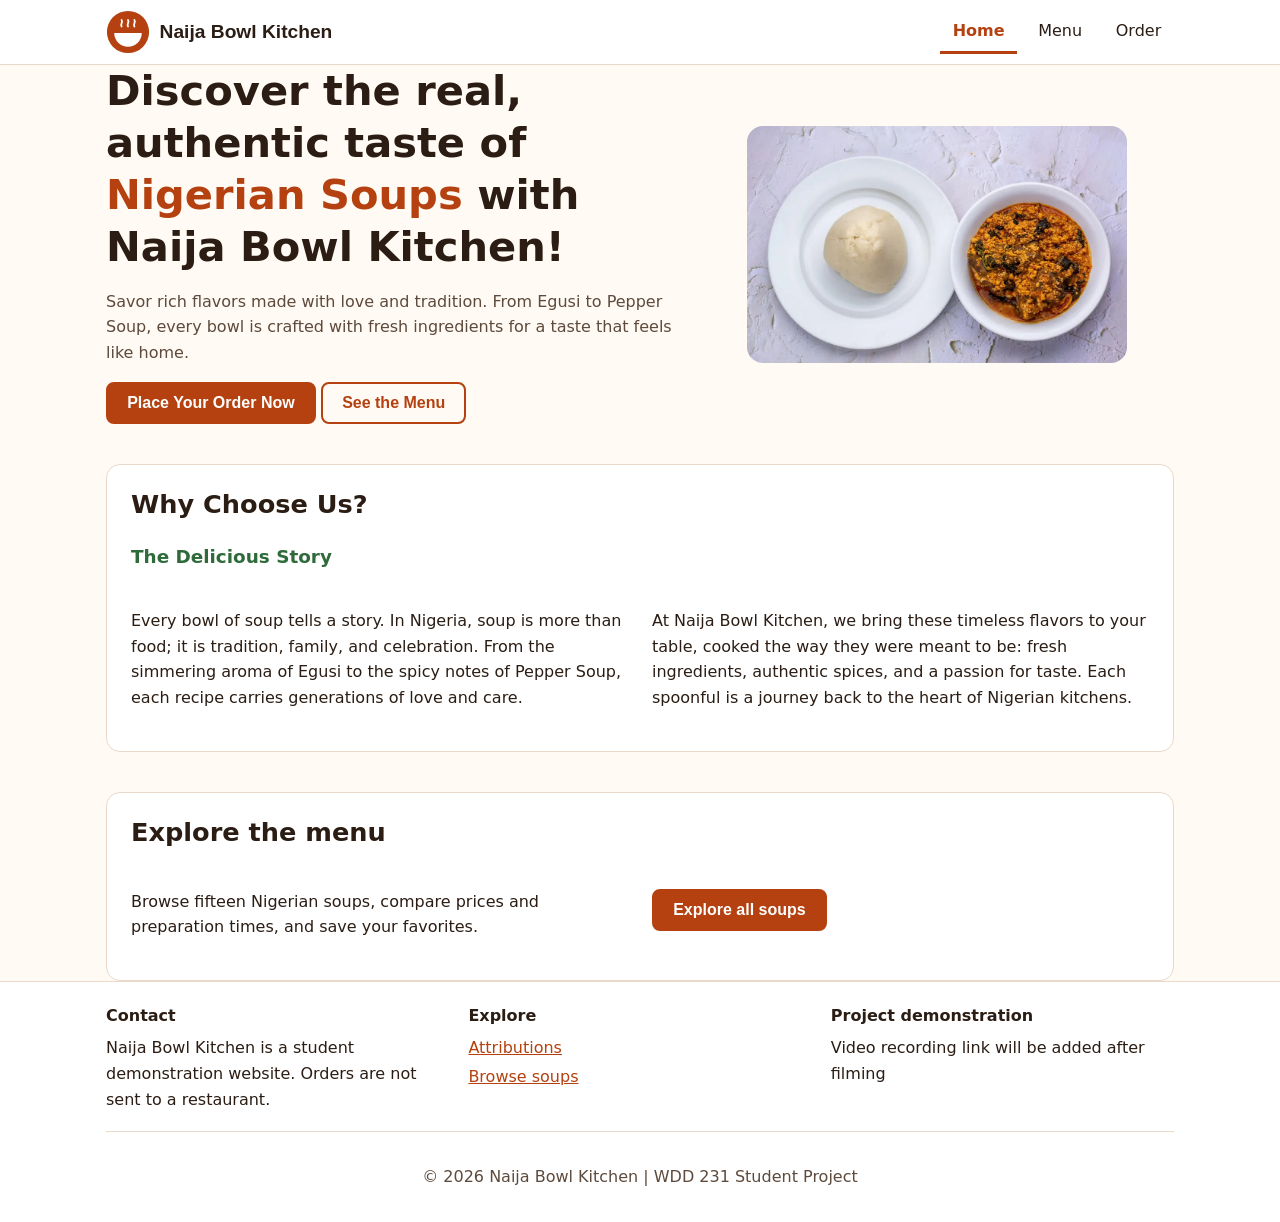
==== final/index.html @ 046aec3a "final project" ====
<!DOCTYPE html>
<html lang="en">
 <head>
  <meta charset="utf-8"/>
  <meta content="width=device-width, initial-scale=1" name="viewport"/>
  <title>
   Home | Naija Bowl Kitchen
  </title>
  <meta content="Explore traditional Nigerian soups and discover the flavors behind Naija Bowl Kitchen." name="description"/>
  <meta content="Emmanuel Oluwamayowa Nasir" name="author"/>
  <meta content="Home | Naija Bowl Kitchen" property="og:title"/>
  <meta content="Explore traditional Nigerian soups and discover the flavors behind Naija Bowl Kitchen." property="og:description"/>
  <meta content="website" property="og:type"/>
  <link href="images/favicon.svg" rel="icon" type="image/svg+xml"/>
  <link href="styles/site.css" rel="stylesheet"/>
 </head>
 <body>
  <a class="skip-link" href="#main">
   Skip to main content
  </a>
  <header>
   <div class="wrap">
    <a class="brand" href="index.html">
     <svg aria-label="Naija Bowl Kitchen logo" role="img" viewbox="0 0 48 48">
      <circle cx="24" cy="24" fill="var(--primary)" r="23">
      </circle>
      <path d="M9 25h30a15 15 0 0 1-30 0z" fill="var(--on-primary)">
      </path>
      <path d="M17 18c-2-3 2-4 0-7M24 18c-2-3 2-4 0-7M31 18c-2-3 2-4 0-7" fill="none" stroke="var(--on-primary)" stroke-linecap="round" stroke-width="2">
      </path>
     </svg>
     Naija Bowl Kitchen
    </a>
    <button aria-controls="site-nav" aria-expanded="false" aria-label="Open navigation menu" class="menu-toggle" id="menu-toggle">
     ☰
    </button>
    <nav aria-label="Main navigation" id="site-nav">
     <ul>
      <li>
       <a aria-current="page" href="index.html">
        Home
       </a>
      </li>
      <li>
       <a href="menu.html">
        Menu
       </a>
      </li>
      <li>
       <a href="order.html">
        Order
       </a>
      </li>
     </ul>
    </nav>
   </div>
  </header>
  <main class="wrap" id="main">
   <div class="hero">
    <div>
     <h1>
      Discover the real, authentic taste of
      <span>
       Nigerian Soups
      </span>
      with Naija Bowl Kitchen!
     </h1>
     <p>
      Savor rich flavors made with love and tradition. From Egusi to Pepper Soup, every bowl is crafted with fresh ingredients for a taste that feels like home.
     </p>
     <a class="btn" href="order.html" id="order-cta">
      Place Your Order Now
     </a>
     <a class="btn ghost" href="menu.html">
      See the Menu
     </a>
    </div>
    <img alt="Nigerian food presented in a bowl" class="hero-image" fetchpriority="high" height="400" src="images/hero-food.webp" width="640"/>
   </div>
   <div class="story">
    <h2>
     Why Choose Us?
    </h2>
    <h3>
     The Delicious Story
    </h3>
    <p>
     Every bowl of soup tells a story. In Nigeria, soup is more than food; it is tradition, family, and celebration. From the simmering aroma of Egusi to the spicy notes of Pepper Soup, each recipe carries generations of love and care.
    </p>
    <p>
     At Naija Bowl Kitchen, we bring these timeless flavors to your table, cooked the way they were meant to be: fresh ingredients, authentic spices, and a passion for taste. Each spoonful is a journey back to the heart of Nigerian kitchens.
    </p>
   </div>
   <section class="story">
    <h2>
     Explore the menu
    </h2>
    <p>
     Browse fifteen Nigerian soups, compare prices and preparation times, and save your favorites.
    </p>
    <p>
     <a class="btn" href="menu.html">
      Explore all soups
     </a>
    </p>
   </section>
  </main>
  <footer>
   <div class="wrap">
    <div class="foot">
     <div>
      <h3>
       Contact
      </h3>
      <p>
       Naija Bowl Kitchen is a student demonstration website. Orders are not sent to a restaurant.
      </p>
     </div>
     <div>
      <h3>
       Explore
      </h3>
      <p>
       <a href="attributions.html">
        Attributions
       </a>
      </p>
      <p>
       <a href="menu.html">
        Browse soups
       </a>
      </p>
     </div>
     <div>
      <h3>
       Project demonstration
      </h3>
      <p>
       Video recording link will be added after filming
      </p>
     </div>
    </div>
    <div class="foot-bottom">
     <p>
      &copy;
      <span id="year">
       2026
      </span>
      Naija Bowl Kitchen | WDD 231 Student Project
     </p>
    </div>
   </div>
  </footer>
  <script src="scripts/home.js" type="module">
  </script>
 </body>
</html>
---- final/styles/site.css ----
:root {
  --bg:#fffaf3;
  --surface:#fff;
  --text:#2b1d14;
  --muted:#5d4a3c;
  --primary:#b4410f;
  --on-primary:#fff;
  --line:#e8d9c8;
  --accent:#2f6b3a;
  
box-sizing:border-box;
  padding-top:env(safe-area-inset-top,0px);
  padding-bottom:env(safe-area-inset-bottom,0px)}

@media (prefers-color-scheme:dark) {
  :root:not([data-theme="light"]) {
  --bg:#1b130e;
  --surface:#271c15;
  --text:#f6ece1;
  --muted:#d2bfae;
  --primary:#ff9b66;
  --on-primary:#1b130e;
  --line:#4a372b;
  --accent:#8fd19a}
}

:root[data-theme="dark"] {
  --bg:#1b130e;
  --surface:#271c15;
  --text:#f6ece1;
  --muted:#d2bfae;
  --primary:#ff9b66;
  --on-primary:#1b130e;
  --line:#4a372b;
  --accent:#8fd19a}

html {
  scroll-padding-top:env(safe-area-inset-top,0px)}

*,*::before,*::after {
  box-sizing:inherit}

body {
  margin:0;
  background:var(--bg);
  color:var(--text);
  font:1rem/1.6 "Open Sans",system-ui,sans-serif}

h1,h2,h3 {
  font-family:Poppins,system-ui,sans-serif;
  line-height:1.25;
  margin:0 0 .6rem}

h1 {
  font-size:clamp(1.7rem,5vw,2.6rem)}
h2 {
  font-size:1.6rem}
h3 {
  font-size:1.15rem}

a {
  color:var(--primary)}

:focus-visible {
  outline:3px solid var(--accent);
  outline-offset:2px}

.wrap {
  max-width:1100px;
  margin:0 auto;
  padding:0 1rem}

header {
  background:var(--surface);
  border-bottom:1px solid var(--line)}

header .wrap {
  display:flex;
  align-items:center;
  justify-content:space-between;
  flex-wrap:wrap;
  gap:.5rem;
  padding-top:.6rem;
  padding-bottom:.6rem}

.brand {
  display:flex;
  align-items:center;
  gap:.6rem;
  font:600 1.2rem Poppins,sans-serif;
  color:var(--text);
  text-decoration:none}

.brand svg {
  width:44px;
  height:44px}

.menu-toggle {
  font-size:1.5rem;
  line-height:1;
  background:none;
  border:2px solid var(--primary);
  color:var(--primary);
  border-radius:8px;
  padding:.3rem .65rem;
  cursor:pointer}

nav {
  width:100%}
nav ul {
  list-style:none;
  margin:0;
  padding:0;
  display:none;
  flex-direction:column}

nav.open ul {
  display:flex}

nav a {
  display:block;
  padding:.7rem .4rem;
  color:var(--text);
  text-decoration:none;
  border-bottom:1px solid var(--line)}

nav a[aria-current="page"] {
  color:var(--primary);
  font-weight:700;
  border-bottom:3px solid var(--primary)}

@media (min-width:760px) {
  .menu-toggle {
  display:none}
nav {
  width:auto}
nav ul {
  display:flex;
  flex-direction:row;
  gap:.5rem}
nav a {
  border-bottom:3px solid transparent;
  padding:.5rem .8rem}
}

main {
  padding:1.5rem 0 2.5rem;
  min-height:60vh}

.hero {
  display:grid;
  gap:1.5rem;
  align-items:center}

.hero h1 span {
  color:var(--primary)}

.hero p {
  color:var(--muted)}

.hero svg, .hero-image {
  width:100%;
  max-width:380px;
  justify-self:center;
  height:auto}

.btn,button.btn {
  display:inline-block;
  background:var(--primary);
  color:var(--on-primary);
  border:2px solid var(--primary);
  border-radius:8px;
  padding:.65rem 1.2rem;
  font:600 1rem Poppins,sans-serif;
  text-decoration:none;
  cursor:pointer}

.btn.ghost {
  background:none;
  color:var(--primary)}

.story {
  display:grid;
  gap:1.5rem;
  margin-top:2.5rem;
  background:var(--surface);
  border:1px solid var(--line);
  border-radius:14px;
  padding:1.5rem}

.story h2,.story h3 {
  grid-column:1/-1;
  margin:0}
.story h3 {
  color:var(--accent)}

@media (min-width:760px) {
  .hero {
  grid-template-columns:1.2fr 1fr}
.story {
  grid-template-columns:1fr 1fr}
}

.filters {
  display:flex;
  flex-wrap:wrap;
  gap:1rem;
  align-items:end;
  margin:1rem 0 1.5rem}

label {
  font-weight:600;
  display:block;
  margin-bottom:.25rem}

select,input,textarea {
  font:inherit;
  color:var(--text);
  background:var(--surface);
  border:2px solid var(--line);
  border-radius:8px;
  padding:.5rem .6rem;
  width:100%}

.filters select {
  width:auto}
.check {
  display:flex;
  align-items:center;
  gap:.5rem}
.check input {
  width:auto}
.check label {
  margin:0}

.grid {
  display:grid;
  gap:1rem;
  grid-template-columns:repeat(auto-fill,minmax(250px,1fr))}

.card {
  background:var(--surface);
  border:1px solid var(--line);
  border-radius:14px;
  padding:1rem;
  display:flex;
  flex-direction:column;
  gap:.4rem}

.card h3 {
  margin:0}
.meta {
  margin:0;
  color:var(--accent);
  font-weight:700}
.card p {
  margin:0}

.facts {
  margin:0;
  padding:0;
  list-style:none;
  display:flex;
  gap:1rem;
  color:var(--muted);
  font-size:.9rem}

.card .actions {
  margin-top:auto;
  display:flex;
  gap:.5rem;
  flex-wrap:wrap;
  padding-top:.6rem}

.card .btn {
  padding:.4rem .8rem;
  font-size:.9rem}

dialog {
  max-width:min(92vw,460px);
  border:2px solid var(--primary);
  border-radius:14px;
  background:var(--surface);
  color:var(--text);
  padding:1.5rem}

dialog::backdrop {
  background:rgba(0,0,0,.6)}

.form-grid {
  display:grid;
  gap:1rem;
  max-width:640px}

.total {
  font:600 1.2rem Poppins,sans-serif;
  color:var(--accent)}

dl {
  display:grid;
  grid-template-columns:max-content 1fr;
  gap:.4rem 1rem;
  max-width:560px}
dt {
  font-weight:700}
dd {
  margin:0;
  overflow-wrap:anywhere}

footer {
  background:var(--surface);
  border-top:1px solid var(--line);
  padding:1.5rem 0 1rem}

.foot {
  display:grid;
  gap:1.2rem;
  grid-template-columns:repeat(auto-fit,minmax(220px,1fr))}

.foot h3 {
  font-size:1rem}
.foot p {
  margin:.2rem 0}

.foot-bottom {
  margin-top:1rem;
  padding-top:1rem;
  border-top:1px solid var(--line);
  text-align:center;
  color:var(--muted)}

[hidden] {
  display:none!important}


/* Additional responsive and accessible enhancements */
.skip-link {
  position:absolute;
  left:-9999px;
  top:0;
  background:var(--surface);
  padding:.7rem;
  z-index:10}
.skip-link:focus {
  left:1rem}

.card {
  min-width:0}
.grid {
  grid-template-columns:repeat(auto-fit,minmax(min(100%,250px),1fr))}

.hero-actions {
  display:flex;
  gap:.7rem;
  flex-wrap:wrap}
.hero-actions .btn {
  margin-bottom:.3rem}

.card .facts {
  flex-wrap:wrap}
.status {
  min-height:1.5rem}

@media(max-width:400px) {
  .brand {
  font-size:1rem}
.foot {
  grid-template-columns:minmax(0,1fr)}
dl {
  grid-template-columns:1fr}
dd {
  margin-bottom:.5rem}
}

@media(prefers-reduced-motion:reduce) {
  *,*::before,*::after {
  scroll-behavior:auto!important;
  animation:none!important;
  transition:none!important}
}


.hero-image  {
   border-radius: 16px;
   aspect-ratio: 8 / 5;
   object-fit: cover;
}

.soup-image  {
   display: block;
   width: 100%;
   height: auto;
   aspect-ratio: 8 / 5;
   object-fit: cover;
   border-radius: 10px;
   margin-bottom: .4rem;
}


/* Consistent responsive soup card layout */
#menu-grid {
    display: grid;
    grid-template-columns: repeat(3, minmax(0, 1fr));
    gap: 1.5rem;
    align-items: stretch;
}

.soup-card {
    display: flex;
    flex-direction: column;
    min-width: 0;
    height: 100%;
    padding: 0;
    overflow: hidden;
}

.soup-card .soup-image {
    display: block;
    width: 100%;
    height: auto;
    aspect-ratio: 8 / 5;
    object-fit: cover;
    border-radius: 0;
    margin: 0;
}

.soup-card-content {
    display: flex;
    flex: 1;
    flex-direction: column;
    gap: 0.65rem;
    padding: 1.2rem;
}

.soup-card-content h2 {
    margin: 0;
    font-size: 1.2rem;
}

.soup-card .soup-description {
    flex: 1;
}

.soup-card .actions {
    display: grid;
    grid-template-columns: repeat(2, minmax(0, 1fr));
    gap: 0.6rem;
    margin-top: auto;
    padding-top: 0.8rem;
}

.soup-card .actions .btn {
    width: 100%;
    min-width: 0;
    text-align: center;
}

@media (max-width: 900px) {
    #menu-grid {
        grid-template-columns: repeat(2, minmax(0, 1fr));
    }
}

@media (max-width: 600px) {
    #menu-grid {
        grid-template-columns: minmax(0, 1fr);
    }
}

/* Complete, consistently aligned soup cards */
.soup-card-content {
    min-width: 0;
}

.soup-card .soup-region {
    margin: 0;
    color: var(--muted);
    font-size: 0.9rem;
}

.soup-card .soup-price {
    margin: 0;
    color: var(--primary);
    font-size: 1.3rem;
    font-weight: 700;
}

.soup-card .soup-price span {
    color: var(--muted);
    font-size: 0.8rem;
    font-weight: 400;
}

.soup-card .facts {
    display: flex;
    flex-wrap: wrap;
    gap: 0.4rem 0.8rem;
    padding: 0;
    margin: 0;
    list-style: none;
}

.soup-card .facts li {
    font-size: 0.8rem;
    line-height: 1.5;
}

.soup-card .soup-description {
    margin: 0;
    line-height: 1.65;
    overflow-wrap: anywhere;
}

.soup-card .actions {
    align-items: end;
}

@media (max-width: 360px) {
    .soup-card .actions {
        grid-template-columns: minmax(0, 1fr);
    }
}


/* Final menu card grid: 15 cards = five rows of three on desktop. */
#menu-grid {
    display: grid;
    grid-template-columns: repeat(3, minmax(0, 1fr));
    align-items: stretch;
    gap: 1.5rem;
}

#menu-grid > .soup-card {
    display: flex;
    flex-direction: column;
    width: 100%;
    min-width: 0;
    height: 100%;
    margin: 0;
    padding: 0;
}

#menu-grid .soup-image {
    width: 100%;
    aspect-ratio: 8 / 5;
    object-fit: cover;
}

#menu-grid .soup-card-content {
    display: flex;
    flex: 1;
    flex-direction: column;
    min-width: 0;
    gap: 0.75rem;
    padding: 1.25rem;
}

#menu-grid .soup-description {
    flex: 1;
    margin: 0;
}

#menu-grid .actions {
    display: grid;
    grid-template-columns: repeat(2, minmax(0, 1fr));
    align-items: stretch;
    gap: 0.65rem;
    margin-top: auto;
    padding-top: 1rem;
}

#menu-grid .actions .btn {
    display: flex;
    justify-content: center;
    align-items: center;
    min-height: 44px;
    white-space: normal;
    overflow-wrap: anywhere;
}

@media (max-width: 900px) {
    #menu-grid {
        grid-template-columns: repeat(2, minmax(0, 1fr));
    }
}

@media (max-width: 600px) {
    #menu-grid {
        grid-template-columns: minmax(0, 1fr);
    }
}

@media (max-width: 360px) {
    #menu-grid .actions {
        grid-template-columns: minmax(0, 1fr);
    }
}
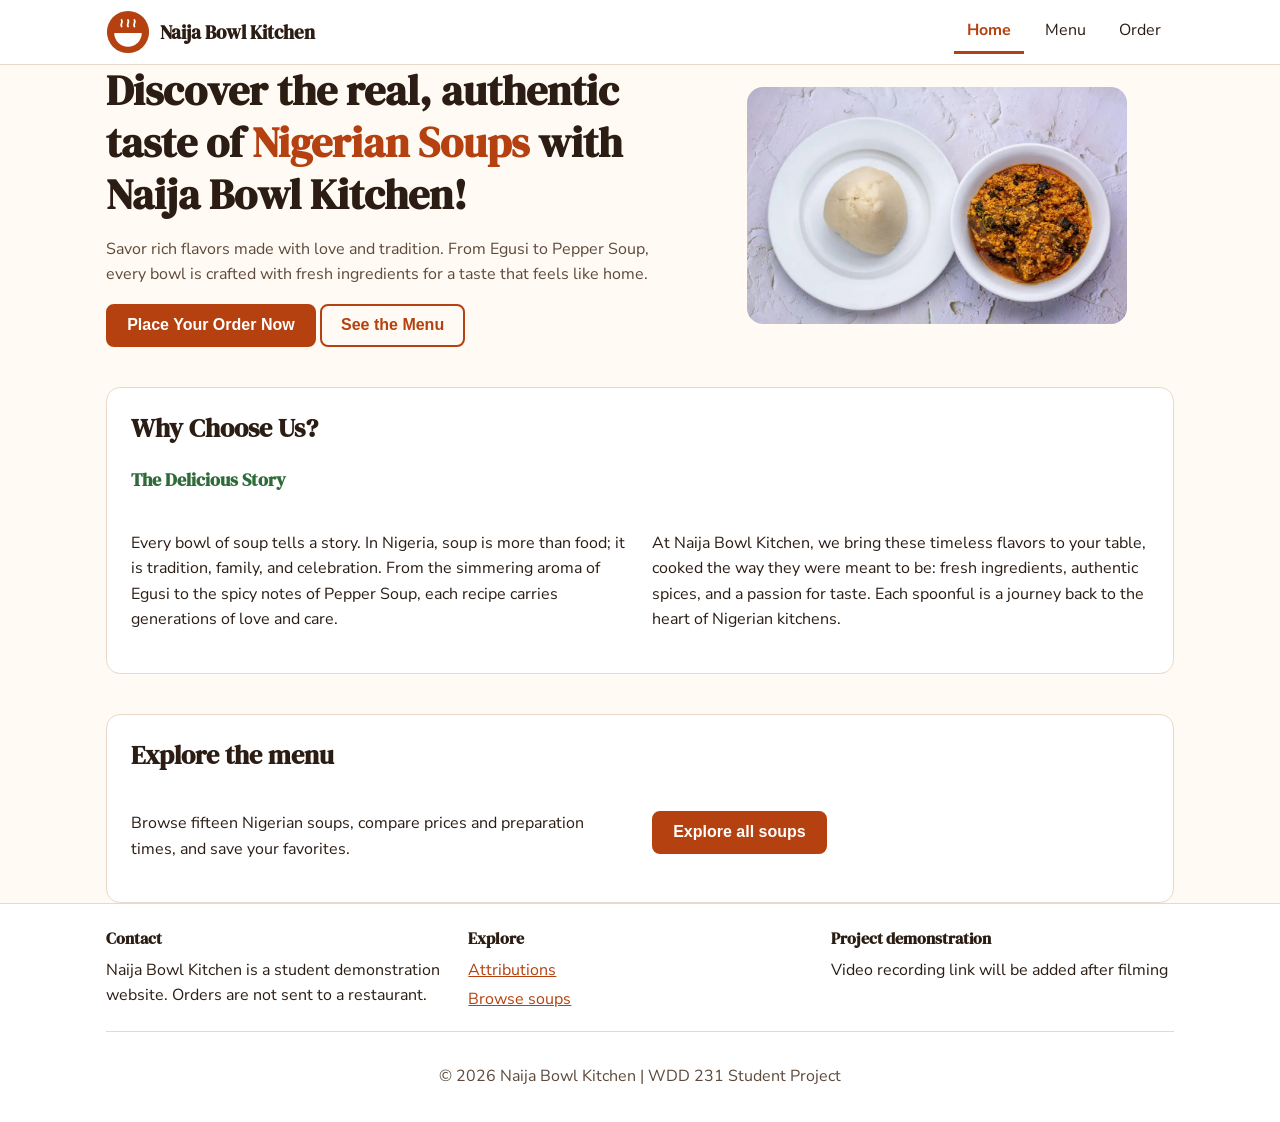
==== commit 4278e7cd: "Add Naija Bowl Kitchen final project" ====
--- a/final/index.html
+++ b/final/index.html
@@ -2,17 +2,25 @@
 <html lang="en">
  <head>
   <meta charset="utf-8"/>
-  <meta content="width=device-width, initial-scale=1" name="viewport"/>
+  <meta content="width=device-width, initial-scale=1.0" name="viewport"/>
   <title>
    Home | Naija Bowl Kitchen
   </title>
   <meta content="Explore traditional Nigerian soups and discover the flavors behind Naija Bowl Kitchen." name="description"/>
   <meta content="Emmanuel Oluwamayowa Nasir" name="author"/>
-  <meta content="Home | Naija Bowl Kitchen" property="og:title"/>
+  <meta content="Home | Naija Bowl Kitchen | Explore Authentic Nigerian Food" property="og:title"/>
   <meta content="Explore traditional Nigerian soups and discover the flavors behind Naija Bowl Kitchen." property="og:description"/>
   <meta content="website" property="og:type"/>
   <link href="images/favicon.svg" rel="icon" type="image/svg+xml"/>
   <link href="styles/site.css" rel="stylesheet"/>
+  <meta content="https://barrywhite44.github.io/wdd231/final/images/hero-food.webp" property="og:image"/>
+  <meta content="https://barrywhite44.github.io/wdd231/final/index.html" property="og:url"/>
+  <link href="https://fonts.googleapis.com" rel="preconnect"/>
+  <link crossorigin="" href="https://fonts.gstatic.com" rel="preconnect"/>
+  <link href="https://fonts.googleapis.com/css2?family=DM+Serif+Display&amp;family=Nunito+Sans:wght@400;600;700&amp;display=swap" rel="stylesheet"/>
+  <link href="styles/typography.css" rel="stylesheet"/>
+  <script src="scripts/home.js" type="module">
+  </script>
  </head>
  <body>
   <a class="skip-link" href="#main">
@@ -151,8 +159,6 @@
     </div>
    </div>
   </footer>
-  <script src="scripts/home.js" type="module">
-  </script>
  </body>
 </html>
 
--- a/final/styles/site.css
+++ b/final/styles/site.css
@@ -142,6 +142,12 @@
 nav a {
   border-bottom:3px solid transparent;
   padding:.5rem .8rem}
+
+
+  .hero {
+  grid-template-columns:1.2fr 1fr}
+.story {
+  grid-template-columns:1fr 1fr}
 }
 
 main {
@@ -195,12 +201,7 @@
 .story h3 {
   color:var(--accent)}
 
-@media (min-width:760px) {
-  .hero {
-  grid-template-columns:1.2fr 1fr}
-.story {
-  grid-template-columns:1fr 1fr}
-}
+
 
 .filters {
   display:flex;
@@ -237,7 +238,9 @@
 .grid {
   display:grid;
   gap:1rem;
-  grid-template-columns:repeat(auto-fill,minmax(250px,1fr))}
+  grid-template-columns:repeat(auto-fill,minmax(250px,1fr))
+
+  grid-template-columns:repeat(auto-fit,minmax(min(100%,250px),1fr))}
 
 .card {
   background:var(--surface);
@@ -246,7 +249,9 @@
   padding:1rem;
   display:flex;
   flex-direction:column;
-  gap:.4rem}
+  gap:.4rem
+
+  min-width:0}
 
 .card h3 {
   margin:0}
@@ -345,10 +350,8 @@
 .skip-link:focus {
   left:1rem}
 
-.card {
-  min-width:0}
-.grid {
-  grid-template-columns:repeat(auto-fit,minmax(min(100%,250px),1fr))}
+
+
 
 .hero-actions {
   display:flex;
@@ -404,6 +407,12 @@
     grid-template-columns: repeat(3, minmax(0, 1fr));
     gap: 1.5rem;
     align-items: stretch;
+
+
+    display: grid;
+    grid-template-columns: repeat(3, minmax(0, 1fr));
+    align-items: stretch;
+    gap: 1.5rem;
 }
 
 .soup-card {
@@ -431,6 +440,9 @@
     flex-direction: column;
     gap: 0.65rem;
     padding: 1.2rem;
+
+
+    min-width: 0;
 }
 
 .soup-card-content h2 {
@@ -440,6 +452,11 @@
 
 .soup-card .soup-description {
     flex: 1;
+
+
+    margin: 0;
+    line-height: 1.65;
+    overflow-wrap: anywhere;
 }
 
 .soup-card .actions {
@@ -448,6 +465,9 @@
     gap: 0.6rem;
     margin-top: auto;
     padding-top: 0.8rem;
+
+
+    align-items: end;
 }
 
 .soup-card .actions .btn {
@@ -460,18 +480,26 @@
     #menu-grid {
         grid-template-columns: repeat(2, minmax(0, 1fr));
     }
+
+
+    #menu-grid {
+        grid-template-columns: repeat(2, minmax(0, 1fr));
+    }
 }
 
 @media (max-width: 600px) {
     #menu-grid {
         grid-template-columns: minmax(0, 1fr);
     }
+
+
+    #menu-grid {
+        grid-template-columns: minmax(0, 1fr);
+    }
 }
 
 /* Complete, consistently aligned soup cards */
-.soup-card-content {
-    min-width: 0;
-}
+
 
 .soup-card .soup-region {
     margin: 0;
@@ -506,30 +534,24 @@
     line-height: 1.5;
 }
 
-.soup-card .soup-description {
-    margin: 0;
-    line-height: 1.65;
-    overflow-wrap: anywhere;
-}
-
-.soup-card .actions {
-    align-items: end;
-}
+
+
+
 
 @media (max-width: 360px) {
     .soup-card .actions {
         grid-template-columns: minmax(0, 1fr);
     }
+
+
+    #menu-grid .actions {
+        grid-template-columns: minmax(0, 1fr);
+    }
 }
 
 
 /* Final menu card grid: 15 cards = five rows of three on desktop. */
-#menu-grid {
-    display: grid;
-    grid-template-columns: repeat(3, minmax(0, 1fr));
-    align-items: stretch;
-    gap: 1.5rem;
-}
+
 
 #menu-grid > .soup-card {
     display: flex;
@@ -579,20 +601,8 @@
     overflow-wrap: anywhere;
 }
 
-@media (max-width: 900px) {
-    #menu-grid {
-        grid-template-columns: repeat(2, minmax(0, 1fr));
-    }
-}
-
-@media (max-width: 600px) {
-    #menu-grid {
-        grid-template-columns: minmax(0, 1fr);
-    }
-}
-
-@media (max-width: 360px) {
-    #menu-grid .actions {
-        grid-template-columns: minmax(0, 1fr);
-    }
-}
+
+
+
+
+
--- a/final/styles/typography.css
+++ b/final/styles/typography.css
@@ -0,0 +1,7 @@
+/* Shared typography for all pages */
+body, button, input, select, textarea {
+    font-family: "Nunito Sans", sans-serif;
+}
+h1, h2, h3, .brand {
+    font-family: "DM Serif Display", Georgia, serif;
+}
